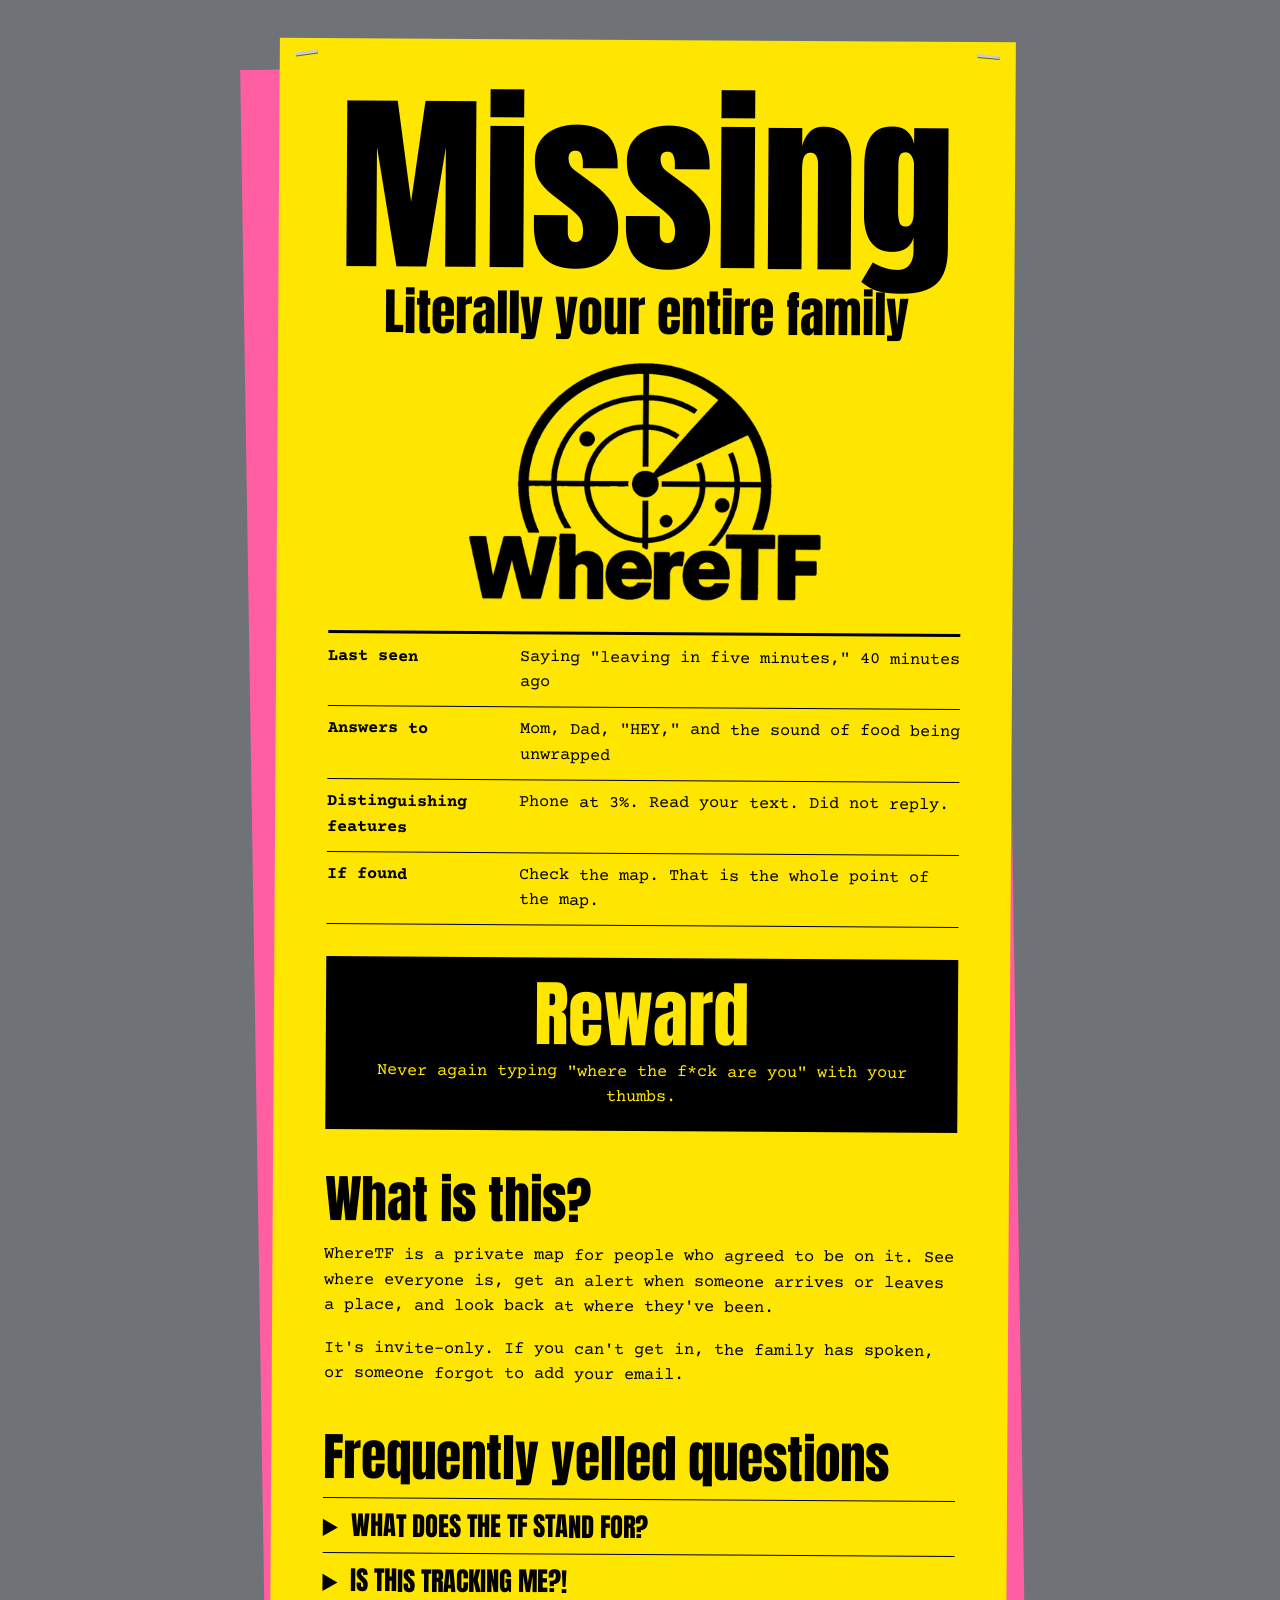
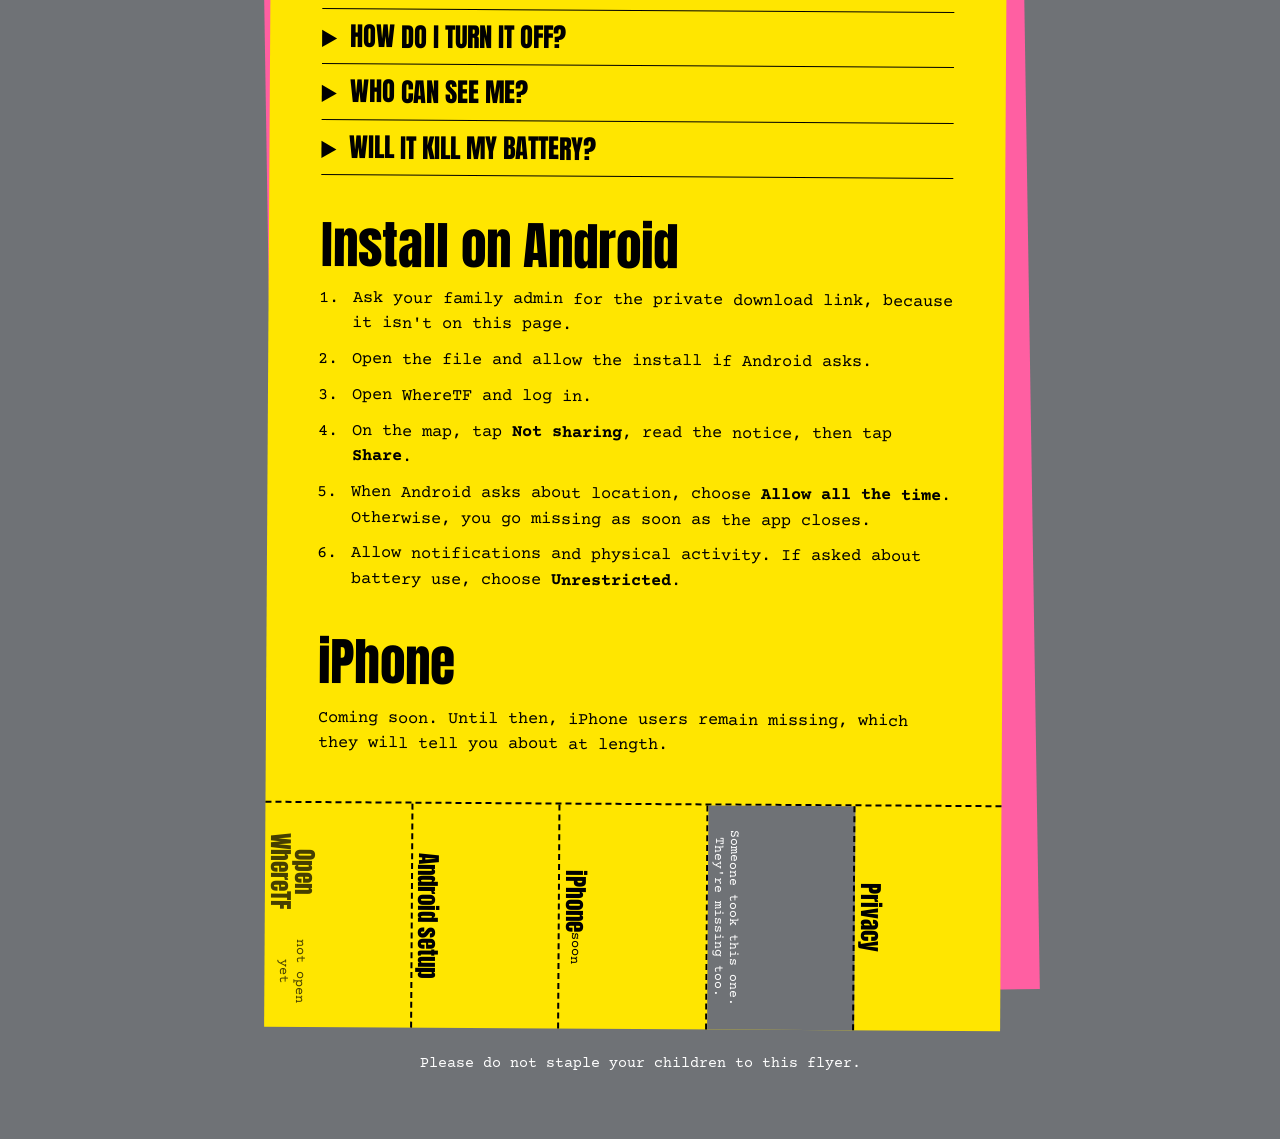
==== index.html @ 17436905 "Add WhereTF landing page and privacy page" ====
<!doctype html>
<html lang="en">
<head>
  <meta charset="utf-8">
  <meta name="viewport" content="width=device-width, initial-scale=1">
  <title>WhereTF</title>
  <meta name="description" content="A private family map, so nobody has to text &quot;where the f*ck are you&quot; again.">
  <meta name="robots" content="noindex">
  <meta name="theme-color" content="#ffe600">
  <link rel="icon" href="favicon.ico">
  <link rel="stylesheet" href="styles.css">
</head>
<body>
  <main class="board">
    <article class="flyer">
      <h1 class="missing">Missing</h1>
      <p class="who">Literally your entire family</p>
      <img class="photo" src="images/logo-black.png" width="480" height="323" alt="WhereTF logo: a radar screen above the word WhereTF">

      <dl class="facts">
        <div>
          <dt>Last seen</dt>
          <dd>Saying "leaving in five minutes," 40 minutes ago</dd>
        </div>
        <div>
          <dt>Answers to</dt>
          <dd>Mom, Dad, "HEY," and the sound of food being unwrapped</dd>
        </div>
        <div>
          <dt>Distinguishing features</dt>
          <dd>Phone at 3%. Read your text. Did not reply.</dd>
        </div>
        <div>
          <dt>If found</dt>
          <dd>Check the map. That is the whole point of the map.</dd>
        </div>
      </dl>

      <div class="reward">
        <h2>Reward</h2>
        <p>Never again typing "where the f*ck are you" with your thumbs.</p>
      </div>

      <section>
        <h2>What is this?</h2>
        <p>WhereTF is a private map for people who agreed to be on it. See where everyone is, get an alert when someone arrives or leaves a place, and look back at where they've been.</p>
        <p>It's invite-only. If you can't get in, the family has spoken, or someone forgot to add your email.</p>
      </section>

      <section class="yells">
        <h2>Frequently yelled questions</h2>
        <details>
          <summary>WHAT DOES THE TF STAND FOR?</summary>
          <p>"The Family." Where The Family. Why, what did you think it stood for? Your mother is very disappointed.</p>
        </details>
        <details>
          <summary>IS THIS TRACKING ME?!</summary>
          <p>Only if you turn it on. Then yes, enthusiastically. That's the product. Nothing is shared until you tap the button and agree.</p>
        </details>
        <details>
          <summary>HOW DO I TURN IT OFF?</summary>
          <p>Tap the green <strong>Sharing</strong> button on the map. It's that easy, and nobody can stop you. People may still see your last location and when it was sent, so have your story ready.</p>
        </details>
        <details>
          <summary>WHO CAN SEE ME?</summary>
          <p>People you've been connected with, plus the admin who runs the thing. Not the whole internet. The internet has enough problems.</p>
        </details>
        <details>
          <summary>WILL IT KILL MY BATTERY?</summary>
          <p>It uses some, and we're still measuring how much. Your 47 open browser tabs remain the prime suspect.</p>
        </details>
      </section>

      <section id="android">
        <h2>Install on Android</h2>
        <ol class="steps">
          <li>Ask your family admin for the private download link, because it isn't on this page.</li>
          <li>Open the file and allow the install if Android asks.</li>
          <li>Open WhereTF and log in.</li>
          <li>On the map, tap <strong>Not sharing</strong>, read the notice, then tap <strong>Share</strong>.</li>
          <li>When Android asks about location, choose <strong>Allow all the time</strong>. Otherwise, you go missing as soon as the app closes.</li>
          <li>Allow notifications and physical activity. If asked about battery use, choose <strong>Unrestricted</strong>.</li>
        </ol>
      </section>

      <section id="iphone">
        <h2>iPhone</h2>
        <p>Coming soon. Until then, iPhone users remain missing, which they will tell you about at length.</p>
      </section>

      <ul class="tabs" aria-label="Links">
        <!-- When the server is live, replace this with: <a class="tab" href="https://app.wheretf.online">Open WhereTF</a> -->
        <li><span class="tab soon">Open WhereTF <small>not open yet</small></span></li>
        <li><a class="tab" href="#android">Android setup</a></li>
        <li><a class="tab" href="#iphone">iPhone <small>soon</small></a></li>
        <li class="torn"><span class="tab">Someone took this one. They're missing too.</span></li>
        <li><a class="tab" href="privacy.html">Privacy</a></li>
      </ul>
    </article>
    <p class="flyer-end">Please do not staple your children to this flyer.</p>
  </main>
</body>
</html>
---- styles.css ----
@font-face {
  font-family: "Anton";
  src: url("fonts/anton-latin-400-normal.woff2") format("woff2");
  font-display: swap;
}

@font-face {
  font-family: "Courier Prime";
  src: url("fonts/courier-prime-latin-400-normal.woff2") format("woff2");
  font-display: swap;
}

@font-face {
  font-family: "Courier Prime";
  src: url("fonts/courier-prime-latin-700-normal.woff2") format("woff2");
  font-weight: 700;
  font-display: swap;
}

:root {
  --ink: #000000;
  --flyer: #ffe600;
  --under: #ff5fa2;
  --pole: #6f7276;
  --paper: #ffffff;
  --staple: #c9ccd1;
  --poster: "Anton", Impact, "Arial Narrow", sans-serif;
  --typed: "Courier Prime", "Courier New", monospace;
}

* {
  box-sizing: border-box;
}

html {
  overflow-x: clip;
  scroll-behavior: smooth;
}

body {
  margin: 0;
  overflow-x: clip;
  background: var(--pole);
  color: var(--ink);
  font: 400 1.0625rem/1.5 var(--typed);
}

a {
  color: inherit;
  text-underline-offset: 0.18em;
}

:focus-visible {
  outline: 3px solid var(--ink);
  outline-offset: 3px;
}

/* The flyer, stapled over an older pink one */
.board {
  position: relative;
  width: min(100% - 2rem, 46rem);
  margin: 2.5rem auto 4rem;
}

.board::before {
  content: "";
  position: absolute;
  inset: 1.5rem -0.75rem 5rem;
  background: var(--under);
  transform: rotate(-0.9deg);
}

.flyer {
  position: relative;
  container-type: inline-size;
  padding: clamp(1.5rem, 5vw, 3.25rem) clamp(1.25rem, 5vw, 3.25rem) 0;
  background: var(--flyer);
  transform: rotate(0.35deg);
}

.flyer::before,
.flyer::after {
  content: "";
  position: absolute;
  top: 0.8rem;
  width: 1.4rem;
  height: 0.2rem;
  background: var(--staple);
  box-shadow: 0 1px 0 rgb(0 0 0 / 55%);
}

.flyer::before {
  left: 1rem;
  transform: rotate(-8deg);
}

.flyer::after {
  right: 1rem;
  transform: rotate(5deg);
}

h1,
h2,
h3 {
  margin: 0;
  font-family: var(--poster);
  font-weight: 400;
  line-height: 1.02;
}

.missing {
  /* Scales with the flyer so the word always fills its width */
  font-size: 30.5cqw;
  line-height: 0.98;
  text-align: center;
}

.who {
  margin: 0.4rem 0 1.5rem;
  font: 400 clamp(1.8rem, 7vw, 3.1rem)/1.05 var(--poster);
  text-align: center;
}

.photo {
  display: block;
  width: min(100%, 22rem);
  height: auto;
  margin: 0 auto 2rem;
}

.facts {
  margin: 0 0 2rem;
  border-top: 3px solid var(--ink);
}

.facts div {
  display: grid;
  grid-template-columns: 11rem 1fr;
  gap: 0.25rem 1rem;
  padding: 0.65rem 0;
  border-bottom: 1px solid var(--ink);
}

.facts dt {
  font-weight: 700;
}

.facts dd {
  margin: 0;
}

.reward {
  margin: 0 0 2.75rem;
  padding: 1.25rem;
  background: var(--ink);
  color: var(--flyer);
  text-align: center;
}

.reward h2 {
  margin-bottom: 0.5rem;
  font-size: clamp(2.4rem, 11vw, 4.5rem);
}

.reward p {
  margin: 0 auto;
  max-width: 34rem;
}

section {
  margin-bottom: 2.75rem;
  scroll-margin-top: 1rem;
}

section > h2 {
  margin-bottom: 0.9rem;
  font-size: clamp(2rem, 8vw, 3.2rem);
}

section p {
  max-width: 64ch;
}

.yells details {
  border-top: 1px solid var(--ink);
}

.yells details:last-child {
  border-bottom: 1px solid var(--ink);
}

.yells summary {
  padding: 0.75rem 0;
  font: 400 clamp(1.25rem, 4.5vw, 1.65rem)/1.15 var(--poster);
  cursor: pointer;
}

.yells p {
  margin: 0 0 1rem;
}

.steps {
  margin: 0;
  padding-left: 1.75rem;
}

.steps li {
  margin-bottom: 0.65rem;
  padding-left: 0.25rem;
}

/* Tear-off tabs along the bottom edge of the flyer */
.tabs {
  display: flex;
  gap: 0;
  margin: 0 calc(clamp(1.25rem, 5vw, 3.25rem) * -1);
  padding: 0;
  border-top: 2px dashed var(--ink);
  list-style: none;
}

.tabs li {
  flex: 1 1 0;
  min-width: 0;
  border-right: 2px dashed var(--ink);
}

.tabs li:last-child {
  border-right: 0;
}

.tab {
  display: flex;
  align-items: center;
  justify-content: center;
  height: 14rem;
  padding: 0.75rem 0.15rem;
  color: inherit;
  font: 400 clamp(1.05rem, 3.5vw, 1.45rem)/1.05 var(--poster);
  text-align: center;
  text-decoration: none;
  writing-mode: vertical-rl;
  transform-origin: top center;
  transition: transform 160ms ease-out;
}

a.tab:hover,
a.tab:focus-visible {
  transform: rotate(-3deg) translateY(0.35rem);
}

.tab small {
  display: block;
  font: 400 0.85rem/1.2 var(--typed);
}

.tab.soon {
  opacity: 0.72;
}

/* One tab is already gone, because of course it is */
.tabs li.torn {
  background: var(--pole);
}

.torn .tab {
  color: var(--paper);
  font: 400 0.82rem/1.15 var(--typed);
}

.flyer-end {
  position: relative;
  margin-top: 1.5rem;
  color: var(--paper);
  text-align: center;
  font-size: 0.9375rem;
}

/* Privacy page: same pole, no jokes in the rules */
.notice {
  position: relative;
  width: min(100% - 2rem, 42rem);
  margin: 2.5rem auto 4rem;
  padding: clamp(1.5rem, 5vw, 3rem);
  background: var(--paper);
}

.notice h1 {
  margin-bottom: 0.5rem;
  font-size: clamp(2.6rem, 10vw, 4rem);
}

.notice h2 {
  margin: 2rem 0 0.5rem;
  font-size: 1.6rem;
}

.notice p,
.notice ul {
  margin: 0 0 1rem;
}

.notice li {
  margin-bottom: 0.35rem;
}

.back {
  display: inline-block;
  margin-bottom: 1.5rem;
}

@media (max-width: 34rem) {
  body {
    font-size: 1rem;
  }

  .board {
    width: calc(100% - 1rem);
    margin-top: 1rem;
  }

  .board::before {
    inset: 1rem -0.25rem 5.5rem;
  }

  .facts div {
    grid-template-columns: 1fr;
  }

  .tab {
    height: 12.5rem;
  }
}

@media (prefers-reduced-motion: reduce) {
  html {
    scroll-behavior: auto;
  }

  .tab {
    transition: none;
  }

  a.tab:hover,
  a.tab:focus-visible {
    transform: none;
  }
}

@media print {
  body {
    background: var(--paper);
  }

  .board::before {
    display: none;
  }
}
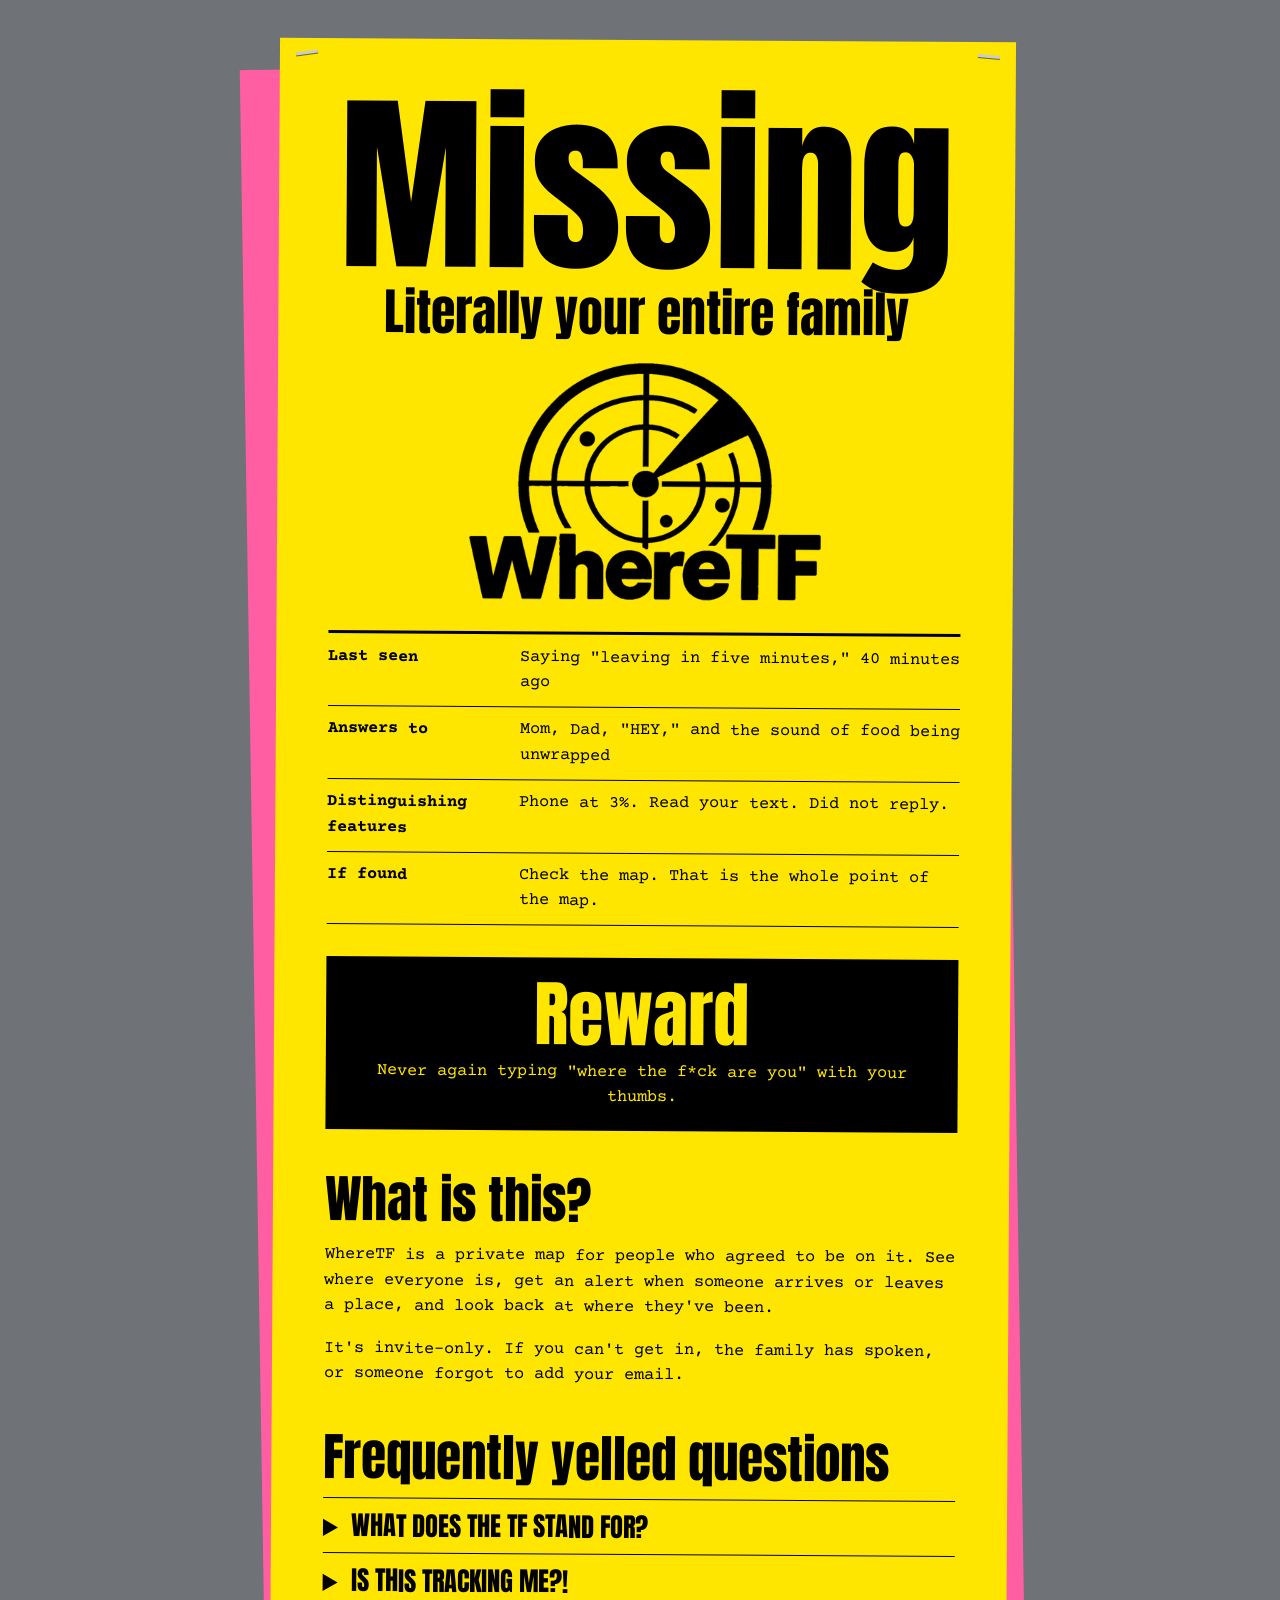
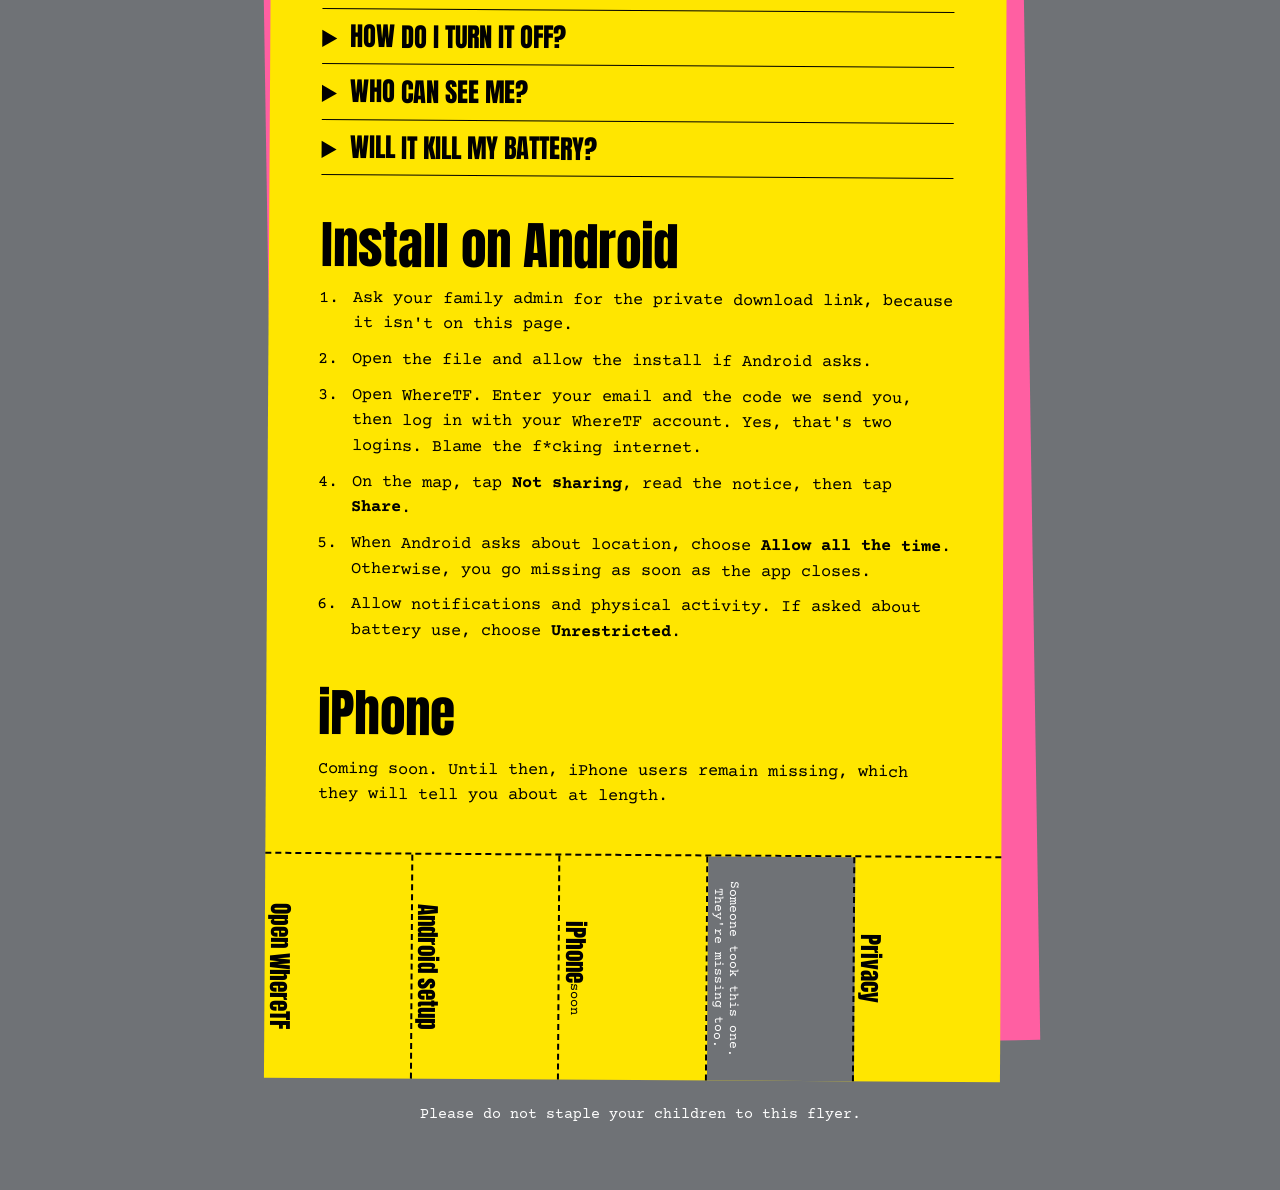
==== commit 469b30a3: "Link to live app and update hosting details" ====
--- a/index.html
+++ b/index.html
@@ -76,7 +76,7 @@
         <ol class="steps">
           <li>Ask your family admin for the private download link, because it isn't on this page.</li>
           <li>Open the file and allow the install if Android asks.</li>
-          <li>Open WhereTF and log in.</li>
+          <li>Open WhereTF. Enter your email and the code we send you, then log in with your WhereTF account. Yes, that's two logins. Blame the f*cking internet.</li>
           <li>On the map, tap <strong>Not sharing</strong>, read the notice, then tap <strong>Share</strong>.</li>
           <li>When Android asks about location, choose <strong>Allow all the time</strong>. Otherwise, you go missing as soon as the app closes.</li>
           <li>Allow notifications and physical activity. If asked about battery use, choose <strong>Unrestricted</strong>.</li>
@@ -89,8 +89,7 @@
       </section>
 
       <ul class="tabs" aria-label="Links">
-        <!-- When the server is live, replace this with: <a class="tab" href="https://app.wheretf.online">Open WhereTF</a> -->
-        <li><span class="tab soon">Open WhereTF <small>not open yet</small></span></li>
+        <li><a class="tab" href="https://app.wheretf.online">Open WhereTF</a></li>
         <li><a class="tab" href="#android">Android setup</a></li>
         <li><a class="tab" href="#iphone">iPhone <small>soon</small></a></li>
         <li class="torn"><span class="tab">Someone took this one. They're missing too.</span></li>
